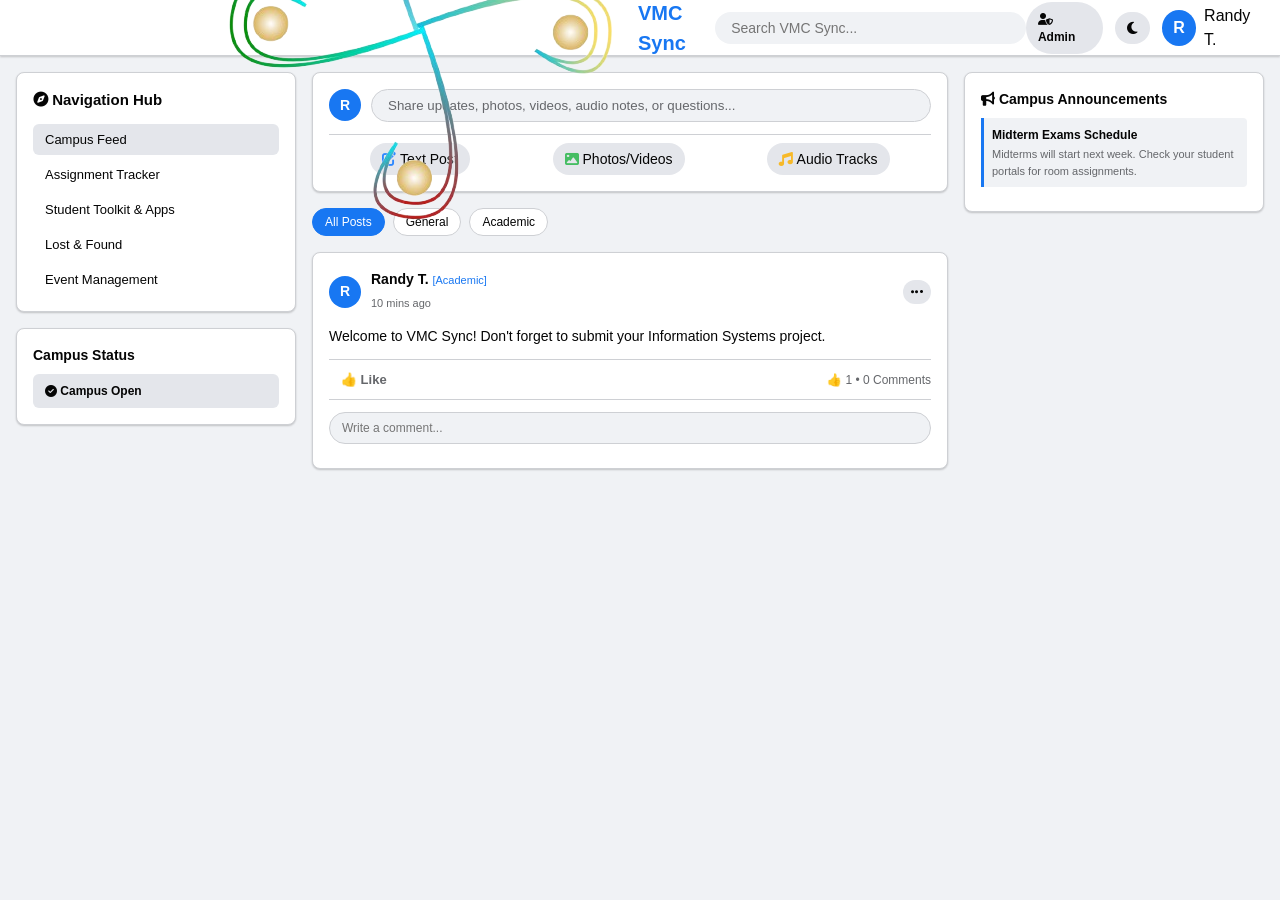
==== index.html @ ce1f0308 "Update logo image element in index.html" ====
<!DOCTYPE html>
<html lang="en" data-theme="light">
<head>
  <meta charset="UTF-8">
  <meta name="viewport" content="width=device-width, initial-scale=1.0">
  <title>VMC Sync - Villagers Montessori College Portal</title>
  <link rel="stylesheet" href="https://cdnjs.cloudflare.com/ajax/libs/font-awesome/6.4.0/css/all.min.css">
  <link rel="stylesheet" href="style.css">
</head>
<body>

  <!-- TOPBAR HEADER -->
  <header class="fb-topbar">
    <a href="index.html" class="topbar-brand">
      <img src="Logo3.png" id="vmc-logo-img" alt="VMC Logo" class="glowing-logo">
      <h1 class="brand-title">VMC Sync</h1>
    </a>

    <div class="topbar-search">
      <input type="text" id="global-search" class="search-input" placeholder="Search VMC Sync...">
    </div>

    <div class="topbar-actions">
      <a href="admin.html" class="action-btn" style="text-decoration:none; font-size:12px; font-weight:600;"><i class="fa-solid fa-user-shield"></i> Admin</a>
      <button id="theme-toggle-btn" class="theme-btn tooltip-bottom" data-tooltip="Toggle Theme">
        <i class="fa-solid fa-moon" id="theme-icon"></i>
      </button>
      <div class="topbar-user">
        <div class="avatar-placeholder">R</div>
        <span class="user-name">Randy T.</span>
      </div>
    </div>
  </header>

  <!-- MAIN CONTAINER -->
  <div class="fb-container">
    
    <!-- LEFT SIDEBAR: NAVIGATION -->
    <aside class="fb-sidebar-left">
      <div class="sidebar-card">
        <h3 class="sidebar-title"><i class="fa-solid fa-compass"></i> Navigation Hub</h3>
        <div class="app-filter-bar">
          <button class="app-chip active" data-view="feed">Campus Feed</button>
          <button class="app-chip" data-view="assignments">Assignment Tracker</button>
          <button class="app-chip" data-view="toolkit">Student Toolkit & Apps</button>
          <button class="app-chip" data-view="lostfound">Lost & Found</button>
          <button class="app-chip" data-view="events">Event Management</button>
        </div>
      </div>

      <div class="sidebar-card">
        <h4 class="tab-subtitle">Campus Status</h4>
        <div id="status-pill-box" class="result-box-sm">
          <i class="fa-solid fa-circle-check"></i> <span id="display-campus-status">Campus Open</span>
        </div>
      </div>
    </aside>

    <!-- CENTER CONTENT VIEWS -->
    <main class="fb-main-content">
      
      <!-- 1. CAMPUS FEED VIEW -->
      <div id="view-feed" class="portal-view">
        <div class="sidebar-card post-creator-card">
          <div class="creator-header">
            <div class="avatar-placeholder" style="width:32px; height:32px; font-size:14px;">R</div>
            <button id="post-input-trigger" onclick="openPostModal('General')">Share updates, photos, videos, audio notes, or questions...</button>
          </div>
          <div class="creator-actions">
            <button class="action-btn" onclick="openPostModal('General')"><i class="fa-solid fa-pen-to-square" style="color:#2d88ff;"></i> Text Post</button>
            <button class="action-btn" onclick="openPostModal('General')"><i class="fa-solid fa-image" style="color:#45bd62;"></i> Photos/Videos</button>
            <button class="action-btn" onclick="openPostModal('General')"><i class="fa-solid fa-music" style="color:#f7b928;"></i> Audio Tracks</button>
          </div>
        </div>

        <div class="feed-filter-bar">
          <button class="feed-filter-btn active" onclick="filterFeed('All', this)">All Posts</button>
          <button class="feed-filter-btn" onclick="filterFeed('General', this)">General</button>
          <button class="feed-filter-btn" onclick="filterFeed('Academic', this)">Academic</button>
        </div>

        <div id="feed-posts-container"></div>
      </div>

      <!-- 2. ASSIGNMENT TRACKER VIEW -->
      <div id="view-assignments" class="portal-view" style="display: none;">
        <div class="sidebar-card">
          <h3 class="sidebar-title"><i class="fa-solid fa-list-check"></i> Assignment Tracker</h3>
          <form id="add-task-form" class="stacked-form" style="margin-bottom: 16px;">
            <input type="text" id="task-title" class="input-field" placeholder="Assignment Title (e.g. IT101 System Specs)" required>
            <div class="form-row">
              <input type="text" id="task-course" class="input-field" placeholder="Course Code" required>
              <input type="date" id="task-due" class="input-field" required>
            </div>
            <select id="task-priority" class="input-field">
              <option value="High">High Priority</option>
              <option value="Medium" selected>Medium Priority</option>
              <option value="Low">Low Priority</option>
            </select>
            <button type="submit" class="btn-primary-sm" style="width:100%;">Add Assignment</button>
          </form>

          <div class="table-responsive">
            <table class="toolkit-table">
              <thead>
                <tr>
                  <th>Status</th>
                  <th>Title</th>
                  <th>Course</th>
                  <th>Due</th>
                  <th>Priority</th>
                  <th>Action</th>
                </tr>
              </thead>
              <tbody id="task-table-body"></tbody>
            </table>
          </div>
        </div>
      </div>

      <!-- 3. STUDENT TOOLKIT VIEW -->
      <div id="view-toolkit" class="portal-view" style="display: none;">
        
        <!-- GPA CALCULATOR -->
        <div class="sidebar-card" style="margin-bottom: 16px;">
          <h3 class="sidebar-title"><i class="fa-solid fa-calculator"></i> GPA Calculator</h3>
          <div id="gpa-rows-container">
            <div class="form-row gpa-row">
              <input type="text" placeholder="Subject" class="input-field gpa-subject">
              <input type="number" placeholder="Units" class="input-field gpa-units" min="1" max="6" value="3">
              <select class="input-field gpa-grade">
                <option value="1.0">1.00</option><option value="1.25">1.25</option><option value="1.5">1.50</option>
                <option value="1.75">1.75</option><option value="2.0">2.00</option><option value="2.25">2.25</option>
                <option value="2.5">2.50</option><option value="3.0">3.00</option><option value="5.0">5.00</option>
              </select>
            </div>
          </div>
          <div class="toolkit-action-row">
            <button id="add-gpa-row" class="btn-secondary-sm">Add Subject</button>
            <button id="calc-gpa-btn" class="btn-primary-sm">Calculate GPA</button>
          </div>
          <div id="gpa-result-display" class="result-box-sm" style="display:none;">Estimated Term GPA: <span id="gpa-score">0.00</span></div>
        </div>

        <!-- ESSENTIAL CREATIVE & ACADEMIC APPS HUB -->
        <div class="sidebar-card" style="margin-bottom: 16px;">
          <h3 class="sidebar-title"><i class="fa-solid fa-cubes"></i> Essential Assignment & Editing Tools</h3>
          <p style="font-size:12px; color:var(--text-muted); margin-bottom:12px;">Curated web applications to help you complete slide presentations, video editing, graphic design, and research tasks.</p>

          <div id="built-in-apps-grid" style="display: flex; flex-direction: column; gap: 14px;">
            <div>
              <h4 style="font-size:13px; color:var(--accent-blue); margin-bottom:6px;"><i class="fa-solid fa-file-powerpoint"></i> Slide Presentations & Pitch Decks</h4>
              <div style="display:grid; grid-template-columns: 1fr 1fr; gap:8px;">
                <div style="border:1px solid var(--border-color); padding:8px; border-radius:6px; background:var(--bg-primary);">
                  <strong>Canva Presentations</strong>
                  <p style="font-size:11px; color:var(--text-muted); margin:2px 0 4px 0;">Interactive templates & deck export</p>
                  <a href="https://www.canva.com" target="_blank" class="btn-primary-sm" style="font-size:10px; text-decoration:none; display:inline-block;">Open Canva</a>
                </div>
                <div style="border:1px solid var(--border-color); padding:8px; border-radius:6px; background:var(--bg-primary);">
                  <strong>Gamma App</strong>
                  <p style="font-size:11px; color:var(--text-muted); margin:2px 0 4px 0;">AI-assisted deck & document generation</p>
                  <a href="https://gamma.app" target="_blank" class="btn-primary-sm" style="font-size:10px; text-decoration:none; display:inline-block;">Open Gamma</a>
                </div>
              </div>
            </div>

            <div>
              <h4 style="font-size:13px; color:var(--accent-blue); margin-bottom:6px;"><i class="fa-solid fa-video"></i> Video Editors for Project Reports</h4>
              <div style="display:grid; grid-template-columns: 1fr 1fr; gap:8px;">
                <div style="border:1px solid var(--border-color); padding:8px; border-radius:6px; background:var(--bg-primary);">
                  <strong>CapCut Web</strong>
                  <p style="font-size:11px; color:var(--text-muted); margin:2px 0 4px 0;">Browser video editing & auto-subtitles</p>
                  <a href="https://www.capcut.com" target="_blank" class="btn-primary-sm" style="font-size:10px; text-decoration:none; display:inline-block;">Open CapCut</a>
                </div>
                <div style="border:1px solid var(--border-color); padding:8px; border-radius:6px; background:var(--bg-primary);">
                  <strong>Clipchamp</strong>
                  <p style="font-size:11px; color:var(--text-muted); margin:2px 0 4px 0;">Microsoft online screen & video recorder</p>
                  <a href="https://clipchamp.com" target="_blank" class="btn-primary-sm" style="font-size:10px; text-decoration:none; display:inline-block;">Open Clipchamp</a>
                </div>
              </div>
            </div>

            <div>
              <h4 style="font-size:13px; color:var(--accent-blue); margin-bottom:6px;"><i class="fa-solid fa-image"></i> Photo & Image Editors</h4>
              <div style="display:grid; grid-template-columns: 1fr 1fr; gap:8px;">
                <div style="border:1px solid var(--border-color); padding:8px; border-radius:6px; background:var(--bg-primary);">
                  <strong>Photopea</strong>
                  <p style="font-size:11px; color:var(--text-muted); margin:2px 0 4px 0;">Free browser Photoshop alternative (.PSD)</p>
                  <a href="https://www.photopea.com" target="_blank" class="btn-primary-sm" style="font-size:10px; text-decoration:none; display:inline-block;">Open Photopea</a>
                </div>
                <div style="border:1px solid var(--border-color); padding:8px; border-radius:6px; background:var(--bg-primary);">
                  <strong>Remove.bg</strong>
                  <p style="font-size:11px; color:var(--text-muted); margin:2px 0 4px 0;">Instant background remover for photos</p>
                  <a href="https://www.remove.bg" target="_blank" class="btn-primary-sm" style="font-size:10px; text-decoration:none; display:inline-block;">Open Remove.bg</a>
                </div>
              </div>
            </div>

            <div>
              <h4 style="font-size:13px; color:var(--accent-blue); margin-bottom:6px;"><i class="fa-solid fa-file-lines"></i> Document Editors & Citation Tools</h4>
              <div style="display:grid; grid-template-columns: 1fr 1fr; gap:8px;">
                <div style="border:1px solid var(--border-color); padding:8px; border-radius:6px; background:var(--bg-primary);">
                  <strong>Google Docs & Sheets</strong>
                  <p style="font-size:11px; color:var(--text-muted); margin:2px 0 4px 0;">Real-time collaborative essay & report writer</p>
                  <a href="https://docs.google.com" target="_blank" class="btn-primary-sm" style="font-size:10px; text-decoration:none; display:inline-block;">Open Google Docs</a>
                </div>
                <div style="border:1px solid var(--border-color); padding:8px; border-radius:6px; background:var(--bg-primary);">
                  <strong>Grammarly</strong>
                  <p style="font-size:11px; color:var(--text-muted); margin:2px 0 4px 0;">Spelling, grammar & tone checking</p>
                  <a href="https://www.grammarly.com" target="_blank" class="btn-primary-sm" style="font-size:10px; text-decoration:none; display:inline-block;">Open Grammarly</a>
                </div>
              </div>
            </div>
          </div>
        </div>

        <!-- STUDENT COMMUNITY SUGGESTION FORM -->
        <div class="sidebar-card">
          <h3 class="sidebar-title"><i class="fa-solid fa-lightbulb"></i> Submit a Tool Suggestion</h3>
          <p style="font-size: 12px; color: var(--text-muted); margin-bottom: 10px;">Know a great editing or academic web tool? Share it with your fellow VMC students below!</p>
          <form id="suggest-tool-form" class="stacked-form" style="margin-bottom: 16px;">
            <input type="text" id="tool-name" class="input-field" placeholder="Tool Name (e.g. Notion for Task Planning)" required>
            <select id="tool-category-select" class="input-field" required>
              <option value="Slide Presentation">Slide Presentation</option>
              <option value="Video Editor">Video Editor</option>
              <option value="Image Editor">Image Editor</option>
              <option value="Document Editor">Document Editor</option>
              <option value="Other Utility">Other Academic Tool</option>
            </select>
            <input type="url" id="tool-link" class="input-field" placeholder="Website Link (https://...)" required>
            <textarea id="tool-desc" class="input-field" rows="2" placeholder="Describe how this helps with assignments..." required></textarea>
            <button type="submit" class="btn-primary-sm" style="width:100%;">Submit Tool Suggestion</button>
          </form>
          <h4 style="font-size:13px; margin-bottom:8px;">Student Community Suggestions</h4>
          <div id="toolkit-suggestions-list" style="display:flex; flex-direction:column; gap:8px;"></div>
        </div>

      </div>

      <!-- 4. LOST & FOUND VIEW -->
      <div id="view-lostfound" class="portal-view" style="display: none;">
        <div class="sidebar-card">
          <div style="display: flex; justify-content: space-between; align-items: center; margin-bottom: 12px;">
            <h3 class="sidebar-title" style="margin:0;"><i class="fa-solid fa-box-open"></i> Lost & Found Registry</h3>
            <button class="btn-primary-sm" onclick="openLostModal()">Report Item</button>
          </div>
          <div id="lostfound-grid" style="display: grid; grid-template-columns: 1fr 1fr; gap: 10px;"></div>
        </div>
      </div>

      <!-- 5. EVENT MANAGEMENT VIEW -->
      <div id="view-events" class="portal-view" style="display: none;">
        <div class="sidebar-card">
          <h3 class="sidebar-title"><i class="fa-solid fa-calendar-days"></i> Campus Events & Activities</h3>
          <div id="events-list-container" style="display: flex; flex-direction: column; gap: 12px;"></div>
        </div>
      </div>

    </main>

    <!-- RIGHT SIDEBAR: ANNOUNCEMENTS -->
    <aside class="fb-sidebar-right">
      <div class="sidebar-card">
        <h4 class="tab-subtitle"><i class="fa-solid fa-bullhorn"></i> Campus Announcements</h4>
        <div id="announcements-container"></div>
      </div>
    </aside>

  </div>

  <!-- POST CREATION MODAL -->
  <div id="post-modal" class="modal-overlay" style="display: none;">
    <div class="fb-modal">
      <div class="modal-header">
        <h3 style="margin:0; font-size:16px;">Create Campus Post</h3>
        <button class="close-btn" onclick="closePostModal()">&times;</button>
      </div>
      <form id="create-post-form">
        <input type="hidden" id="modal-post-type" value="General">
        <label class="form-label">Post Category</label>
        <select id="post-category-select" class="input-field">
          <option value="General">General</option>
          <option value="Academic">Academic</option>
        </select>
        
        <label class="form-label">What's on your mind?</label>
        <textarea id="modal-post-text" class="input-field" rows="3" placeholder="Share with VMC students..." required></textarea>
        
        <!-- MULTIPLE ATTACHMENT INPUTS -->
        <div style="border: 1px dashed var(--border-color); padding: 10px; border-radius: 6px; margin-bottom: 12px; background: var(--bg-primary);">
          <label class="form-label" style="margin-bottom:6px;"><i class="fa-solid fa-paperclip"></i> Attach Media (Multiple Allowed)</label>
          <div style="display: flex; flex-direction: column; gap: 6px;">
            <div>
              <span style="font-size:10px; color:var(--text-muted);">Photos:</span>
              <input type="file" id="media-image-input" accept="image/*" multiple class="input-field" style="margin-bottom:0; font-size:11px;">
            </div>
            <div>
              <span style="font-size:10px; color:var(--text-muted);">Videos:</span>
              <input type="file" id="media-video-input" accept="video/*" multiple class="input-field" style="margin-bottom:0; font-size:11px;">
            </div>
            <div>
              <span style="font-size:10px; color:var(--text-muted);">Audio Tracks:</span>
              <input type="file" id="media-audio-input" accept="audio/*" multiple class="input-field" style="margin-bottom:0; font-size:11px;">
            </div>
          </div>
        </div>

        <div class="modal-actions">
          <button type="button" class="btn-secondary-sm" onclick="closePostModal()">Cancel</button>
          <button type="submit" class="btn-primary-sm">Post to Feed</button>
        </div>
      </form>
    </div>
  </div>

  <!-- LOST ITEM MODAL -->
  <div id="lost-modal" class="modal-overlay" style="display: none;">
    <div class="fb-modal">
      <div class="modal-header">
        <h3 style="margin:0; font-size:16px;">Report Lost or Found Item</h3>
        <button class="close-btn" onclick="closeLostModal()">&times;</button>
      </div>
      <form id="report-lost-form">
        <label class="form-label">Item Title</label>
        <input type="text" id="lost-title" class="input-field" placeholder="e.g. Casio Calculator" required>
        <label class="form-label">Type</label>
        <select id="lost-type" class="input-field"><option value="Lost">Lost Item</option><option value="Found">Found Item</option></select>
        <label class="form-label">Location</label>
        <input type="text" id="lost-location" class="input-field" placeholder="e.g. 2nd Floor Hallway" required>
        <label class="form-label">Description & Contact Info</label>
        <textarea id="lost-desc" class="input-field" rows="3" placeholder="Provide details..." required></textarea>
        <div class="modal-actions">
          <button type="button" class="btn-secondary-sm" onclick="closeLostModal()">Cancel</button>
          <button type="submit" class="btn-primary-sm">Submit Report</button>
        </div>
      </form>
    </div>
  </div>

  <!-- FULL-FRAME IMAGE LIGHTBOX MODAL -->
  <div id="image-lightbox-modal" class="modal-overlay" style="display: none; z-index: 2000; background: rgba(0, 0, 0, 0.9);" onclick="closeImageLightbox()">
    <button style="position: absolute; top: 16px; right: 24px; background: none; border: none; color: white; font-size: 32px; cursor: pointer;" onclick="closeImageLightbox()">&times;</button>
    <img id="lightbox-img" src="" style="max-width: 90vw; max-height: 90vh; object-fit: contain; border-radius: 6px; box-shadow: 0 8px 32px rgba(0,0,0,0.5);" onclick="event.stopPropagation()">
  </div>

  <script src="vmc-sync-core.js"></script>
</body>
</html>
---- style.css ----
/* ==========================================================================
   VMC SYNC - MAIN SYSTEM STYLESHEET
   ========================================================================== */

:root {
  --bg-primary: #f0f2f5;
  --bg-card: #ffffff;
  --bg-subtle: #e4e6eb;
  --text-main: #050505;
  --text-muted: #65676b;
  --accent-blue: #1877f2;
  --accent-hover: #166fe5;
  --border-color: #ced0d4;
  --card-radius: 8px;
  --box-shadow: 0 1px 2px rgba(0, 0, 0, 0.2);
}

[data-theme="dark"] {
  --bg-primary: #18191a;
  --bg-card: #242526;
  --bg-subtle: #3a3b3c;
  --text-main: #e4e6eb;
  --text-muted: #b0b3b8;
  --accent-blue: #2d88ff;
  --accent-hover: #4599ff;
  --border-color: #3e4042;
  --box-shadow: 0 1px 2px rgba(0, 0, 0, 0.4);
}

* {
  box-sizing: border-box;
  margin: 0;
  padding: 0;
  font-family: -apple-system, BlinkMacSystemFont, "Segoe UI", Roboto, Helvetica, Arial, sans-serif;
}

body {
  background-color: var(--bg-primary);
  color: var(--text-main);
  line-height: 1.5;
}

/* TOPBAR */
.fb-topbar {
  position: sticky;
  top: 0;
  z-index: 1000;
  height: 56px;
  background-color: var(--bg-card);
  display: flex;
  align-items: center;
  justify-content: space-between;
  padding: 0 16px;
  box-shadow: var(--box-shadow);
  border-bottom: 1px solid var(--border-color);
}

.topbar-brand {
  display: flex;
  align-items: center;
  gap: 10px;
  text-decoration: none;
  color: var(--text-main);
}

.brand-title {
  font-size: 20px;
  font-weight: 700;
  color: var(--accent-blue);
}

.topbar-search {
  flex: 0 1 320px;
}

.search-input {
  width: 100%;
  padding: 8px 16px;
  border-radius: 50px;
  border: none;
  background-color: var(--bg-primary);
  color: var(--text-main);
  font-size: 14px;
}

.topbar-actions {
  display: flex;
  align-items: center;
  gap: 12px;
}

.theme-btn, .action-btn {
  background: var(--bg-subtle);
  border: none;
  color: var(--text-main);
  padding: 8px 12px;
  border-radius: 50px;
  cursor: pointer;
  font-size: 14px;
}

.topbar-user {
  display: flex;
  align-items: center;
  gap: 8px;
}

.avatar-placeholder {
  width: 36px;
  height: 36px;
  border-radius: 50%;
  background-color: var(--accent-blue);
  color: white;
  display: flex;
  align-items: center;
  justify-content: center;
  font-weight: bold;
}

/* MAIN LAYOUT */
.fb-container {
  display: grid;
  grid-template-columns: 280px 1fr 300px;
  gap: 16px;
  max-width: 1280px;
  margin: 16px auto;
  padding: 0 16px;
}

.sidebar-card {
  background-color: var(--bg-card);
  border-radius: var(--card-radius);
  padding: 16px;
  margin-bottom: 16px;
  box-shadow: var(--box-shadow);
  border: 1px solid var(--border-color);
}

.sidebar-title {
  font-size: 15px;
  font-weight: 600;
  margin-bottom: 12px;
}

.tab-subtitle {
  font-size: 14px;
  font-weight: 600;
  margin-bottom: 8px;
}

.app-filter-bar {
  display: flex;
  flex-direction: column;
  gap: 4px;
}

.app-chip {
  text-align: left;
  padding: 8px 12px;
  border-radius: 6px;
  background: none;
  border: none;
  color: var(--text-main);
  cursor: pointer;
  font-weight: 500;
  font-size: 13px;
}

.app-chip.active, .app-chip:hover {
  background-color: var(--bg-subtle);
}

.post-card {
  background-color: var(--bg-card);
  border-radius: var(--card-radius);
  padding: 16px;
  margin-bottom: 16px;
  box-shadow: var(--box-shadow);
  border: 1px solid var(--border-color);
}

.post-header {
  display: flex;
  justify-content: space-between;
  align-items: center;
  margin-bottom: 12px;
}

.post-header h4 {
  font-size: 14px;
  font-weight: 600;
}

.post-time {
  font-size: 11px;
  color: var(--text-muted);
}

.post-body {
  font-size: 14px;
  margin-bottom: 12px;
}

/* AUTO-FIT MEDIA FRAMES */
.post-media-frame {
  width: 100%;
  max-height: 480px;
  background-color: var(--bg-primary);
  border-radius: 8px;
  overflow: hidden;
  display: flex;
  align-items: center;
  justify-content: center;
  margin-top: 10px;
  border: 1px solid var(--border-color);
  cursor: pointer;
}

.post-media-frame img {
  width: 100%;
  height: auto;
  max-height: 480px;
  object-fit: contain;
  display: block;
}

.post-video-frame {
  width: 100%;
  max-height: 450px;
  background-color: #000000;
  border-radius: 8px;
  overflow: hidden;
  margin-top: 10px;
  display: flex;
  align-items: center;
  justify-content: center;
}

.post-video-frame video {
  width: 100%;
  max-height: 450px;
  object-fit: contain;
}

.post-reaction-bar {
  display: flex;
  justify-content: space-between;
  align-items: center;
  border-top: 1px solid var(--border-color);
  border-bottom: 1px solid var(--border-color);
  padding: 6px 0;
  margin-bottom: 12px;
}

.reaction-btn {
  background: none;
  border: none;
  color: var(--text-muted);
  font-weight: 600;
  font-size: 13px;
  cursor: pointer;
  padding: 6px 12px;
  border-radius: 4px;
}

.reaction-btn.active {
  color: var(--accent-blue);
}

.reaction-summary-badge {
  font-size: 12px;
  color: var(--text-muted);
}

.comments-section {
  display: flex;
  flex-direction: column;
  gap: 8px;
}

.comment-input-row input {
  width: 100%;
  padding: 8px 12px;
  border-radius: 18px;
  border: 1px solid var(--border-color);
  background: var(--bg-primary);
  color: var(--text-main);
  font-size: 12px;
}

.comment-bubble {
  background: var(--bg-primary);
  padding: 8px 12px;
  border-radius: 12px;
  font-size: 12px;
}

.comment-author {
  font-weight: bold;
  display: flex;
  justify-content: space-between;
  margin-bottom: 2px;
}

.btn-delete-comment {
  background: none;
  border: none;
  color: #d93025;
  font-size: 10px;
  cursor: pointer;
}

/* FORMS & TABLES */
.stacked-form {
  display: flex;
  flex-direction: column;
  gap: 8px;
}

.form-row {
  display: flex;
  gap: 8px;
}

.input-field {
  width: 100%;
  padding: 8px 12px;
  border-radius: 6px;
  border: 1px solid var(--border-color);
  background-color: var(--bg-primary);
  color: var(--text-main);
  font-size: 13px;
}

.btn-primary-sm {
  background-color: var(--accent-blue);
  color: white;
  border: none;
  padding: 8px 12px;
  border-radius: 6px;
  font-weight: 600;
  font-size: 12px;
  cursor: pointer;
}

.btn-secondary-sm {
  background-color: var(--bg-subtle);
  color: var(--text-main);
  border: none;
  padding: 8px 12px;
  border-radius: 6px;
  font-weight: 600;
  font-size: 12px;
  cursor: pointer;
}

.toolkit-table {
  width: 100%;
  border-collapse: collapse;
  font-size: 12px;
}

.toolkit-table th, .toolkit-table td {
  padding: 8px;
  border-bottom: 1px solid var(--border-color);
  text-align: left;
}

.result-box-sm {
  padding: 8px 12px;
  background: var(--bg-subtle);
  border-radius: 6px;
  font-size: 12px;
  font-weight: 600;
  margin-top: 8px;
}

.feed-filter-bar {
  display: flex;
  gap: 8px;
  margin-bottom: 16px;
}

.feed-filter-btn {
  padding: 6px 12px;
  border-radius: 18px;
  border: 1px solid var(--border-color);
  background: var(--bg-card);
  color: var(--text-main);
  font-size: 12px;
  cursor: pointer;
}

.feed-filter-btn.active {
  background: var(--accent-blue);
  color: white;
  border-color: var(--accent-blue);
}

.post-creator-card .creator-header {
  display: flex;
  gap: 10px;
  margin-bottom: 12px;
}

.post-creator-card button#post-input-trigger {
  flex: 1;
  text-align: left;
  border-radius: 20px;
  border: 1px solid var(--border-color);
  background: var(--bg-primary);
  color: var(--text-muted);
  padding: 8px 16px;
  cursor: pointer;
}

.creator-actions {
  display: flex;
  justify-content: space-around;
  border-top: 1px solid var(--border-color);
  padding-top: 8px;
}

/* MODALS */
.modal-overlay {
  position: fixed;
  top: 0; left: 0; right: 0; bottom: 0;
  background: rgba(0, 0, 0, 0.6);
  display: flex;
  align-items: center;
  justify-content: center;
  z-index: 1500;
}

.fb-modal {
  background: var(--bg-card);
  width: 100%;
  max-width: 480px;
  border-radius: 8px;
  padding: 16px;
  box-shadow: 0 8px 24px rgba(0,0,0,0.3);
}

.modal-header {
  display: flex;
  justify-content: space-between;
  align-items: center;
  margin-bottom: 12px;
}

.close-btn {
  background: none;
  border: none;
  font-size: 20px;
  color: var(--text-muted);
  cursor: pointer;
}

.form-label {
  font-size: 12px;
  font-weight: bold;
  display: block;
  margin: 8px 0 4px 0;
}

.modal-actions {
  display: flex;
  justify-content: flex-end;
  gap: 8px;
  margin-top: 12px;
}

.announcement-item {
  padding: 8px;
  border-left: 3px solid var(--accent-blue);
  background: var(--bg-primary);
  margin-bottom: 8px;
  border-radius: 0 4px 4px 0;
}

.announcement-item h4 {
  font-size: 12px;
  margin-bottom: 2px;
}

.announcement-item p {
  font-size: 11px;
  color: var(--text-muted);
}

@media (max-width: 900px) {
  .fb-container {
    grid-template-columns: 1fr;
  }
  .fb-sidebar-left, .fb-sidebar-right {
    display: none;
  }
}
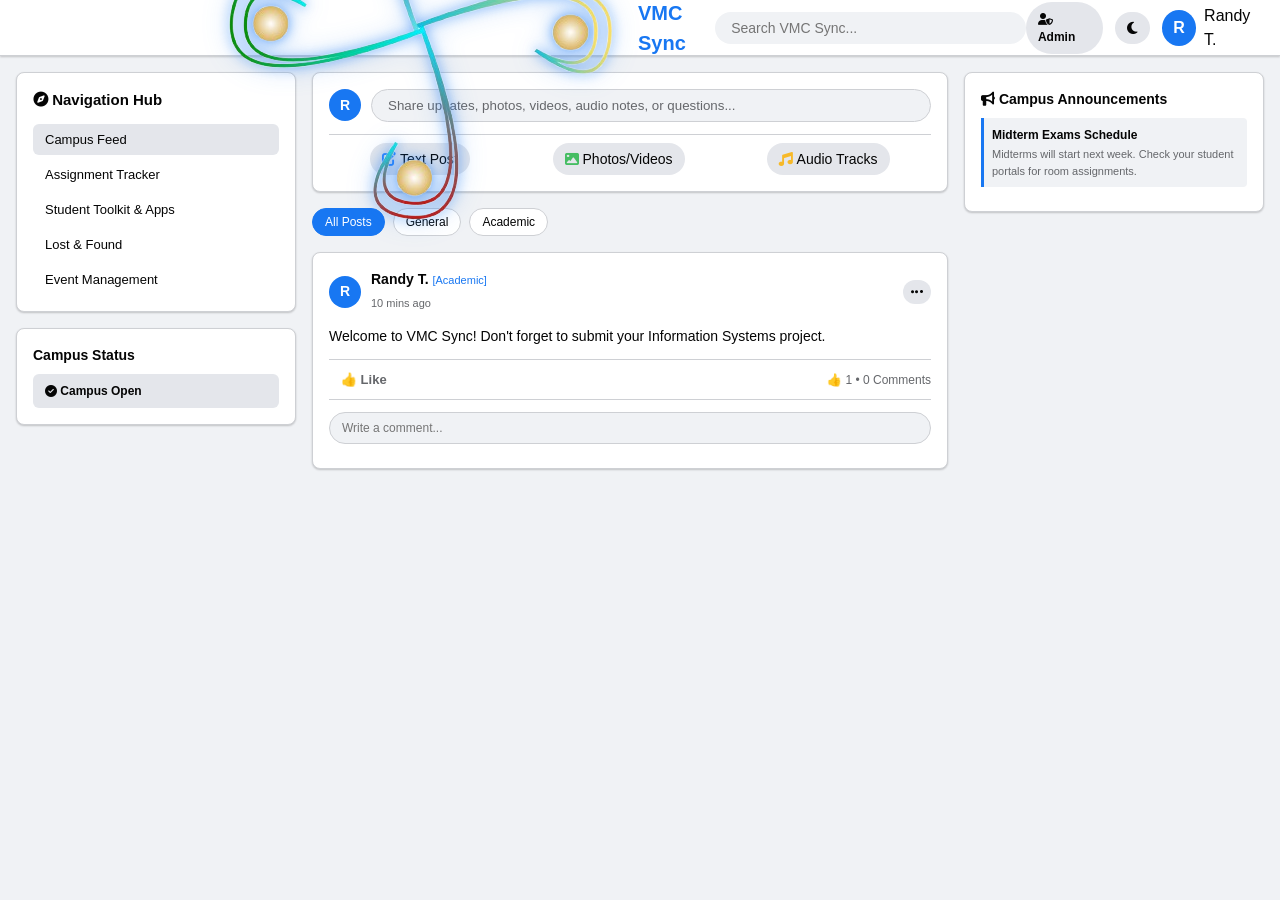
==== commit 93a73bcf: "Fix logo img tag attributes in index.html Corrected the img tag attributes for the logo." ====
--- a/index.html
+++ b/index.html
@@ -12,7 +12,7 @@
   <!-- TOPBAR HEADER -->
   <header class="fb-topbar">
     <a href="index.html" class="topbar-brand">
-      <img src="Logo3.png" id="vmc-logo-img" alt="VMC Logo" class="glowing-logo">
+      <img src="Logo3.png" id="font-weight: 800; font-size: 18px; color: var(--accent-blue);""vmc-logo-img" alt="VMC Logo" class="glowing-logo">
       <h1 class="brand-title">VMC Sync</h1>
     </a>
 
--- a/style.css
+++ b/style.css
@@ -496,3 +496,52 @@
     display: none;
   }
 }
+----------------------------------------------------------
+/* ==========================================================================
+   GLOWING & POPPING LOGO ANIMATION
+   ========================================================================== */
+
+/* Default Logo Styling */
+.glowing-logo {
+  height: 38px;
+  width: auto;
+  object-fit: contain;
+  border-radius: 6px;
+  transition: transform 0.3s cubic-bezier(0.175, 0.885, 0.32, 1.275), filter 0.3s ease;
+  cursor: pointer;
+}
+
+/* Light Mode Glow (Soft Blue Accent Glow) */
+[data-theme="light"] .glowing-logo {
+  filter: drop-shadow(0 0 6px rgba(24, 119, 242, 0.6)) 
+          drop-shadow(0 0 12px rgba(24, 119, 242, 0.3));
+}
+
+/* Dark Mode Glow (Bright Neon Blue / Gold Glow) */
+[data-theme="dark"] .glowing-logo {
+  filter: drop-shadow(0 0 8px rgba(69, 153, 255, 0.9)) 
+          drop-shadow(0 0 16px rgba(69, 153, 255, 0.5));
+}
+
+/* Hover Effect: Scale Up (Pop) */
+.glowing-logo:hover {
+  transform: scale(1.12) rotate(-2deg);
+}
+
+/* Pop Trigger Animation Class (Triggered via JS on theme change) */
+.logo-pop-animation {
+  animation: logoPopGlow 0.6s cubic-bezier(0.175, 0.885, 0.32, 1.275);
+}
+
+@keyframes logoPopGlow {
+  0% {
+    transform: scale(1);
+  }
+  50% {
+    transform: scale(1.35) rotate(4deg);
+    filter: drop-shadow(0 0 18px #1877f2) drop-shadow(0 0 28px #4599ff);
+  }
+  100% {
+    transform: scale(1);
+  }
+}
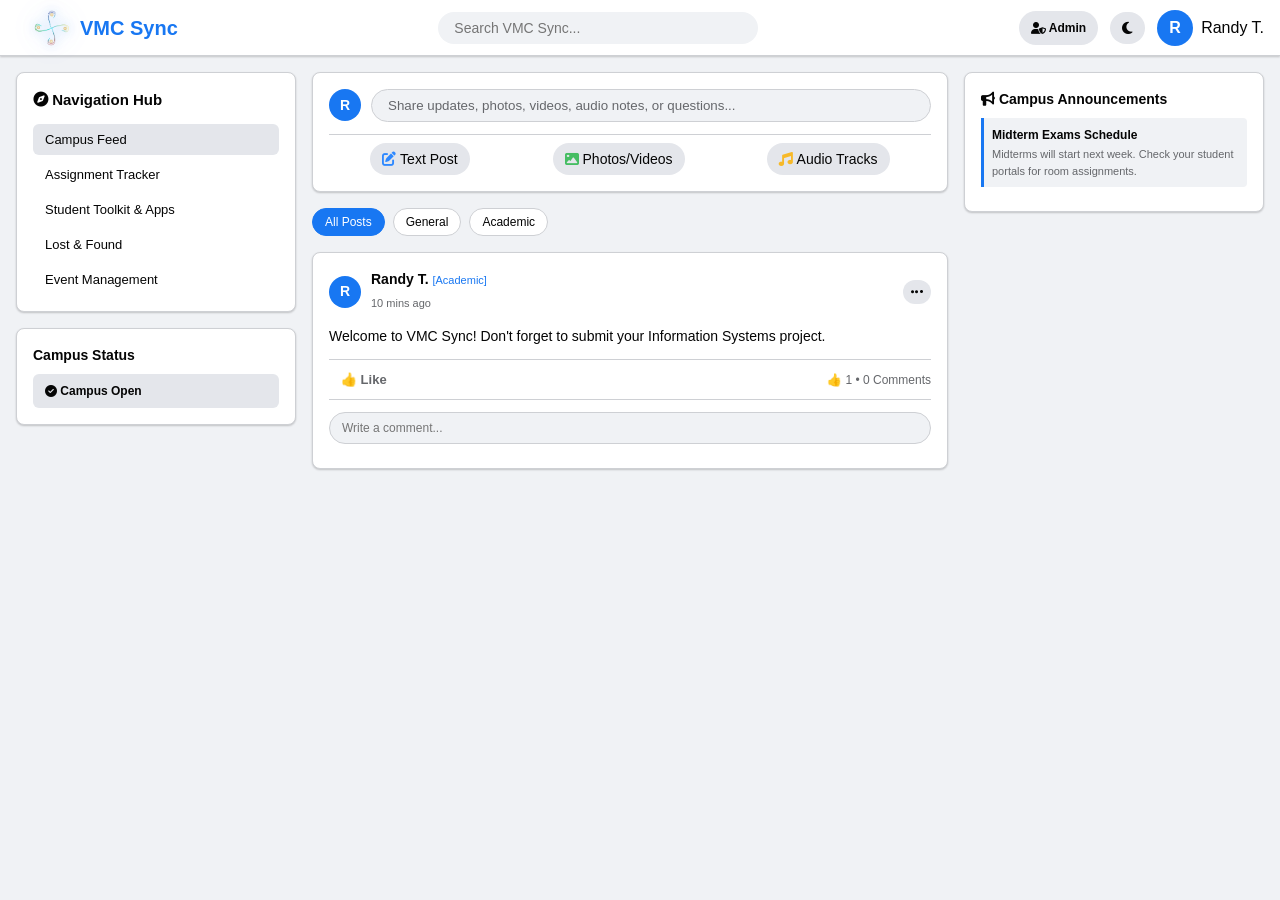
==== commit e737ec82: "Add alt attribute and style to logo image Updated logo image tag with alt attribute and styling." ====
--- a/index.html
+++ b/index.html
@@ -12,7 +12,7 @@
   <!-- TOPBAR HEADER -->
   <header class="fb-topbar">
     <a href="index.html" class="topbar-brand">
-      <img src="Logo3.png" id="font-weight: 800; font-size: 18px; color: var(--accent-blue);""vmc-logo-img" alt="VMC Logo" class="glowing-logo">
+      <img src="Logo3.png" idalt="VMC Logo" style="height: 36px; width: auto; object-fit: contain;" class="glowing-logo">
       <h1 class="brand-title">VMC Sync</h1>
     </a>
 
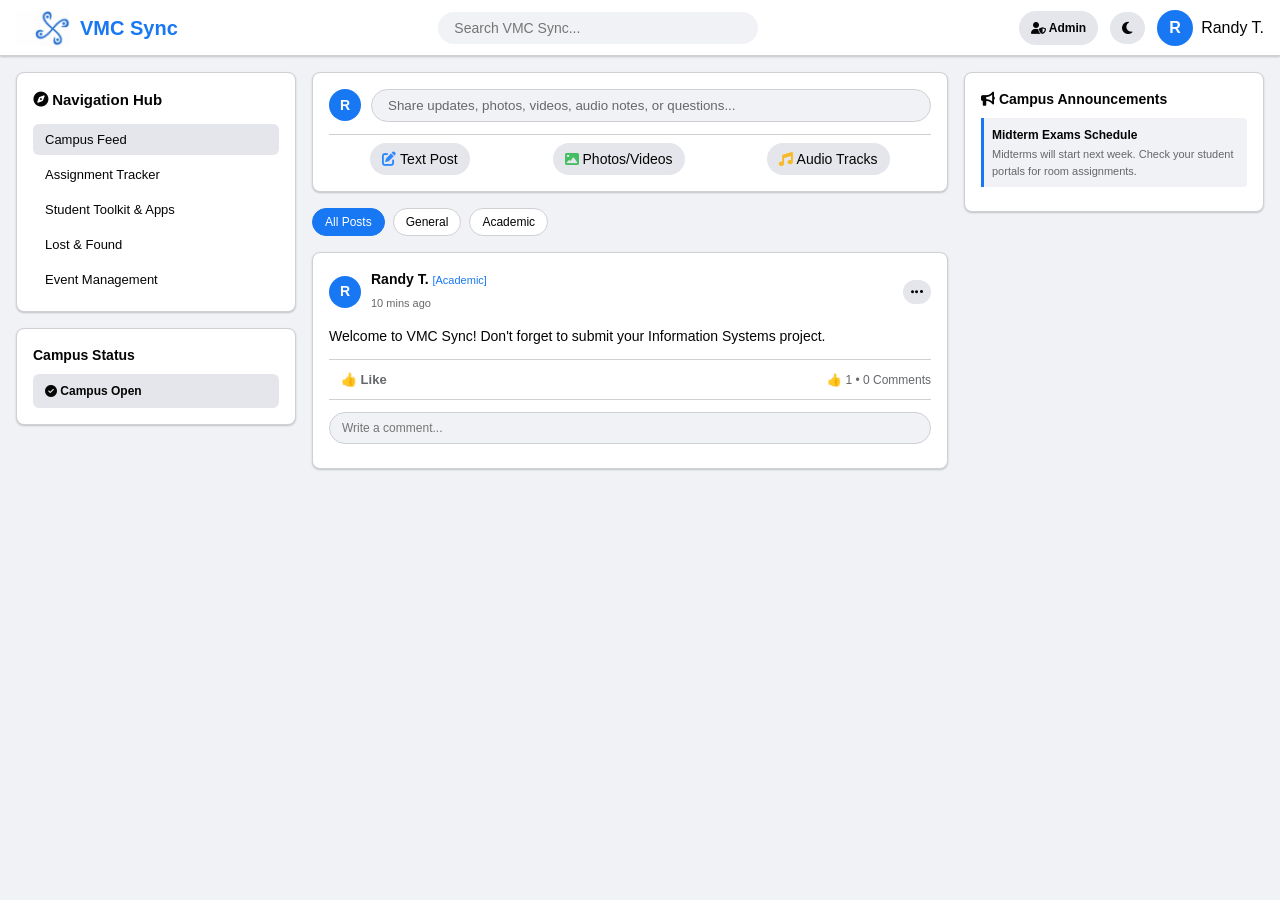
==== commit a1bc6a4f: "Fix img tag syntax in index.html" ====
--- a/index.html
+++ b/index.html
@@ -12,7 +12,7 @@
   <!-- TOPBAR HEADER -->
   <header class="fb-topbar">
     <a href="index.html" class="topbar-brand">
-      <img src="Logo3.png" idalt="VMC Logo" style="height: 36px; width: auto; object-fit: contain;" class="glowing-logo">
+      <img src="Logo3.png" idalt="VMC Logo" style="height: 36px; width: auto; object-fit: contain;">
       <h1 class="brand-title">VMC Sync</h1>
     </a>
 
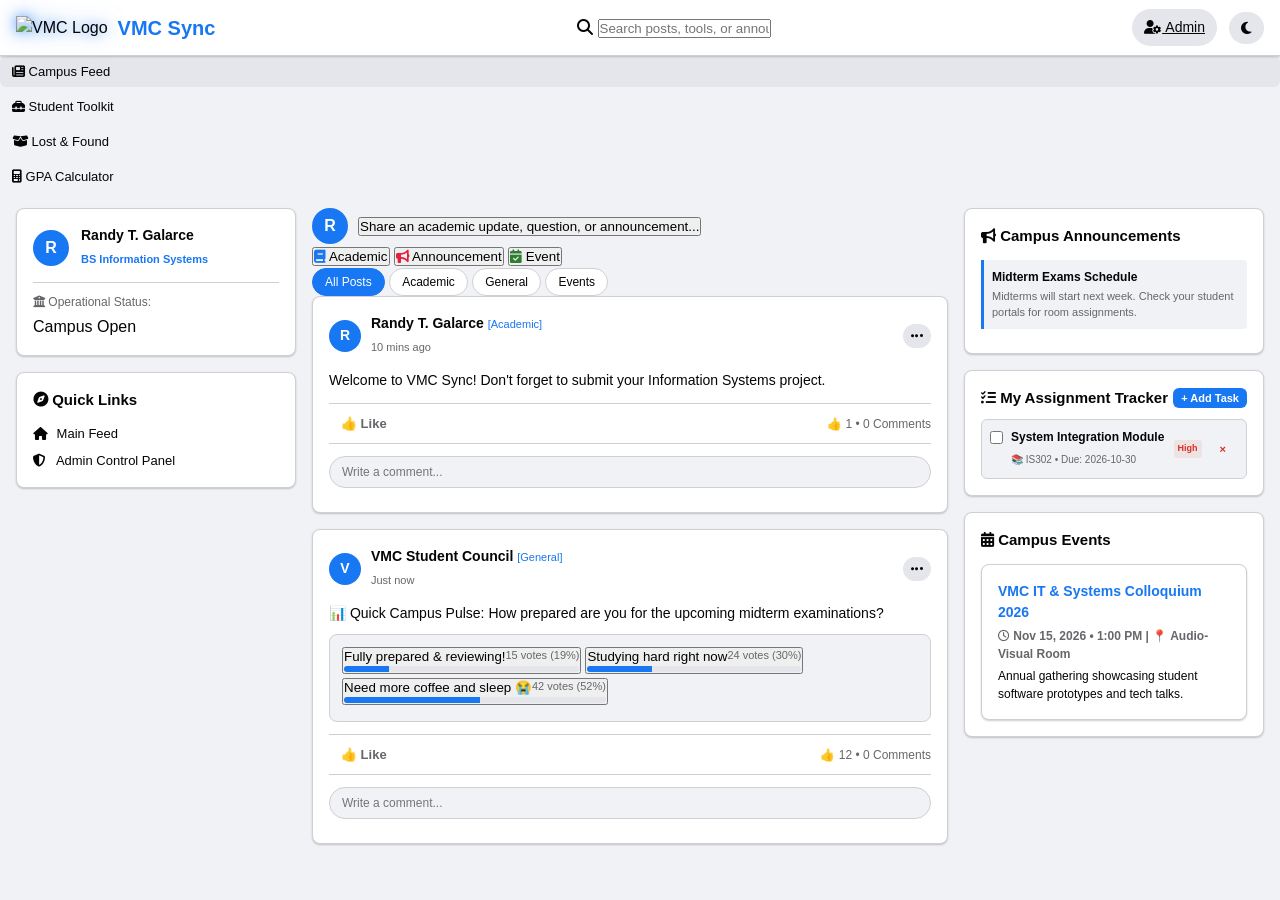
==== commit 986ae3a7: "Update print statement to say 'Goodbye World'" ====
--- a/index.html
+++ b/index.html
@@ -3,7 +3,7 @@
 <head>
   <meta charset="UTF-8">
   <meta name="viewport" content="width=device-width, initial-scale=1.0">
-  <title>VMC Sync - Villagers Montessori College Portal</title>
+  <title>VMC Sync - Student Portal & Community Hub</title>
   <link rel="stylesheet" href="https://cdnjs.cloudflare.com/ajax/libs/font-awesome/6.4.0/css/all.min.css">
   <link rel="stylesheet" href="style.css">
 </head>
@@ -12,336 +12,309 @@
   <!-- TOPBAR HEADER -->
   <header class="fb-topbar">
     <a href="index.html" class="topbar-brand">
-      <img src="Logo3.png" idalt="VMC Logo" style="height: 36px; width: auto; object-fit: contain;">
+      <img src="vmc-logo.png" id="vmc-logo-img" alt="VMC Logo" class="glowing-logo">
       <h1 class="brand-title">VMC Sync</h1>
     </a>
 
-    <div class="topbar-search">
-      <input type="text" id="global-search" class="search-input" placeholder="Search VMC Sync...">
+    <div class="topbar-search-container">
+      <i class="fa-solid fa-magnifying-glass search-icon"></i>
+      <input type="text" id="global-search" class="topbar-search-input" placeholder="Search posts, tools, or announcements...">
     </div>
 
     <div class="topbar-actions">
-      <a href="admin.html" class="action-btn" style="text-decoration:none; font-size:12px; font-weight:600;"><i class="fa-solid fa-user-shield"></i> Admin</a>
-      <button id="theme-toggle-btn" class="theme-btn tooltip-bottom" data-tooltip="Toggle Theme">
-        <i class="fa-solid fa-moon" id="theme-icon"></i>
-      </button>
-      <div class="topbar-user">
-        <div class="avatar-placeholder">R</div>
-        <span class="user-name">Randy T.</span>
-      </div>
+      <a href="admin.html" class="action-btn" title="Admin Panel"><i class="fa-solid fa-user-gear"></i> Admin</a>
+      <button id="theme-toggle-btn" class="theme-btn" title="Toggle Light/Dark Theme"><i class="fa-solid fa-moon" id="theme-icon"></i></button>
     </div>
   </header>
 
-  <!-- MAIN CONTAINER -->
+  <!-- NAVIGATION FILTER BAR -->
+  <nav class="app-filter-bar">
+    <button class="app-chip active" data-view="feed"><i class="fa-solid fa-newspaper"></i> Campus Feed</button>
+    <button class="app-chip" data-view="toolkit"><i class="fa-solid fa-toolbox"></i> Student Toolkit</button>
+    <button class="app-chip" data-view="lostfound"><i class="fa-solid fa-box-open"></i> Lost & Found</button>
+    <button class="app-chip" data-view="gpa"><i class="fa-solid fa-calculator"></i> GPA Calculator</button>
+  </nav>
+
+  <!-- MAIN THREE-COLUMN CONTAINER -->
   <div class="fb-container">
-    
-    <!-- LEFT SIDEBAR: NAVIGATION -->
+
+    <!-- LEFT SIDEBAR -->
     <aside class="fb-sidebar-left">
       <div class="sidebar-card">
-        <h3 class="sidebar-title"><i class="fa-solid fa-compass"></i> Navigation Hub</h3>
-        <div class="app-filter-bar">
-          <button class="app-chip active" data-view="feed">Campus Feed</button>
-          <button class="app-chip" data-view="assignments">Assignment Tracker</button>
-          <button class="app-chip" data-view="toolkit">Student Toolkit & Apps</button>
-          <button class="app-chip" data-view="lostfound">Lost & Found</button>
-          <button class="app-chip" data-view="events">Event Management</button>
-        </div>
-      </div>
-
-      <div class="sidebar-card">
-        <h4 class="tab-subtitle">Campus Status</h4>
-        <div id="status-pill-box" class="result-box-sm">
-          <i class="fa-solid fa-circle-check"></i> <span id="display-campus-status">Campus Open</span>
-        </div>
+        <div style="display:flex; align-items:center; gap:12px; margin-bottom:12px;">
+          <div class="avatar-placeholder">R</div>
+          <div>
+            <h3 style="margin:0; font-size:14px; font-weight:700; color:var(--text-main);">Randy T. Galarce</h3>
+            <span style="font-size:11px; color:var(--accent-blue); font-weight:600;">BS Information Systems</span>
+          </div>
+        </div>
+        <div style="border-top:1px solid var(--border-color); padding-top:10px; margin-top:10px;">
+          <p style="font-size:12px; margin:0 0 4px 0; color:var(--text-muted);"><i class="fa-solid fa-building-columns"></i> Operational Status:</p>
+          <span id="display-campus-status" class="status-badge">Campus Open</span>
+        </div>
+      </div>
+
+      <div class="sidebar-card">
+        <h4 class="sidebar-title"><i class="fa-solid fa-compass"></i> Quick Links</h4>
+        <ul style="list-style:none; padding:0; margin:0; font-size:13px; display:flex; flex-direction:column; gap:8px;">
+          <li><a href="#feed" style="color:var(--text-main); text-decoration:none;"><i class="fa-solid fa-house" style="width:20px;"></i> Main Feed</a></li>
+          <li><a href="admin.html" style="color:var(--text-main); text-decoration:none;"><i class="fa-solid fa-shield-halved" style="width:20px;"></i> Admin Control Panel</a></li>
+        </ul>
       </div>
     </aside>
 
-    <!-- CENTER CONTENT VIEWS -->
-    <main class="fb-main-content">
-      
+    <!-- CENTER FEED & PORTAL VIEWS -->
+    <main class="fb-main-feed">
+
       <!-- 1. CAMPUS FEED VIEW -->
-      <div id="view-feed" class="portal-view">
-        <div class="sidebar-card post-creator-card">
-          <div class="creator-header">
-            <div class="avatar-placeholder" style="width:32px; height:32px; font-size:14px;">R</div>
-            <button id="post-input-trigger" onclick="openPostModal('General')">Share updates, photos, videos, audio notes, or questions...</button>
-          </div>
-          <div class="creator-actions">
-            <button class="action-btn" onclick="openPostModal('General')"><i class="fa-solid fa-pen-to-square" style="color:#2d88ff;"></i> Text Post</button>
-            <button class="action-btn" onclick="openPostModal('General')"><i class="fa-solid fa-image" style="color:#45bd62;"></i> Photos/Videos</button>
-            <button class="action-btn" onclick="openPostModal('General')"><i class="fa-solid fa-music" style="color:#f7b928;"></i> Audio Tracks</button>
-          </div>
-        </div>
-
-        <div class="feed-filter-bar">
+      <section id="view-feed" class="portal-view active-view">
+        <!-- CREATE POST COMPONENT -->
+        <div class="create-post-card">
+          <div style="display:flex; gap:10px; align-items:center;">
+            <div class="avatar-placeholder">R</div>
+            <button class="create-post-trigger" onclick="openPostModal('General')">Share an academic update, question, or announcement...</button>
+          </div>
+          <div class="create-post-actions">
+            <button class="post-action-btn" onclick="openPostModal('Academic')"><i class="fa-solid fa-book" style="color:#1877f2;"></i> Academic</button>
+            <button class="post-action-btn" onclick="openPostModal('General')"><i class="fa-solid fa-bullhorn" style="color:#e41e3f;"></i> Announcement</button>
+            <button class="post-action-btn" onclick="openPostModal('Event')"><i class="fa-solid fa-calendar-check" style="color:#2e7d32;"></i> Event</button>
+          </div>
+        </div>
+
+        <!-- CATEGORY SUB-FILTERS -->
+        <div class="feed-sub-filter">
           <button class="feed-filter-btn active" onclick="filterFeed('All', this)">All Posts</button>
+          <button class="feed-filter-btn" onclick="filterFeed('Academic', this)">Academic</button>
           <button class="feed-filter-btn" onclick="filterFeed('General', this)">General</button>
-          <button class="feed-filter-btn" onclick="filterFeed('Academic', this)">Academic</button>
-        </div>
-
+          <button class="feed-filter-btn" onclick="filterFeed('Event', this)">Events</button>
+        </div>
+
+        <!-- DYNAMIC POSTS CONTAINER -->
         <div id="feed-posts-container"></div>
-      </div>
-
-      <!-- 2. ASSIGNMENT TRACKER VIEW -->
-      <div id="view-assignments" class="portal-view" style="display: none;">
+      </section>
+
+      <!-- 2. STUDENT TOOLKIT VIEW -->
+      <section id="view-toolkit" class="portal-view" style="display:none;">
+        <div class="sidebar-card" style="margin-bottom:16px;">
+          <h3 class="sidebar-title"><i class="fa-solid fa-toolbox"></i> Essential Web Utilities</h3>
+          <p style="font-size:12px; color:var(--text-muted); margin-bottom:12px;">Curated software and online tools for student productivity and coursework.</p>
+          
+          <div style="display:grid; grid-template-columns:1fr 1fr; gap:10px;">
+            <a href="https://www.canva.com" target="_blank" class="toolkit-card-item">
+              <i class="fa-solid fa-palette" style="font-size:18px; color:#00c4cc;"></i>
+              <div>
+                <h5 style="margin:0; font-size:13px;">Canva</h5>
+                <span style="font-size:10px; color:var(--text-muted);">Graphic & Presentation Design</span>
+              </div>
+            </a>
+            <a href="https://gamma.app" target="_blank" class="toolkit-card-item">
+              <i class="fa-solid fa-wand-magic-sparkles" style="font-size:18px; color:#8a2be2;"></i>
+              <div>
+                <h5 style="margin:0; font-size:13px;">Gamma AI</h5>
+                <span style="font-size:10px; color:var(--text-muted);">AI Slide Generator</span>
+              </div>
+            </a>
+            <a href="https://www.photopea.com" target="_blank" class="toolkit-card-item">
+              <i class="fa-solid fa-image" style="font-size:18px; color:#188038;"></i>
+              <div>
+                <h5 style="margin:0; font-size:13px;">Photopea</h5>
+                <span style="font-size:10px; color:var(--text-muted);">Web Photoshop Alternative</span>
+              </div>
+            </a>
+            <a href="https://www.capcut.com" target="_blank" class="toolkit-card-item">
+              <i class="fa-solid fa-video" style="font-size:18px; color:#000;"></i>
+              <div>
+                <h5 style="margin:0; font-size:13px;">CapCut Web</h5>
+                <span style="font-size:10px; color:var(--text-muted);">Video Editing Suite</span>
+              </div>
+            </a>
+          </div>
+        </div>
+
+        <!-- STUDENT SUGGESTIONS HUB -->
         <div class="sidebar-card">
-          <h3 class="sidebar-title"><i class="fa-solid fa-list-check"></i> Assignment Tracker</h3>
-          <form id="add-task-form" class="stacked-form" style="margin-bottom: 16px;">
-            <input type="text" id="task-title" class="input-field" placeholder="Assignment Title (e.g. IT101 System Specs)" required>
-            <div class="form-row">
-              <input type="text" id="task-course" class="input-field" placeholder="Course Code" required>
-              <input type="date" id="task-due" class="input-field" required>
-            </div>
-            <select id="task-priority" class="input-field">
-              <option value="High">High Priority</option>
-              <option value="Medium" selected>Medium Priority</option>
-              <option value="Low">Low Priority</option>
+          <h3 class="sidebar-title"><i class="fa-solid fa-lightbulb"></i> Community Tool Suggestions</h3>
+          <form id="suggest-tool-form" class="stacked-form" style="margin-bottom:14px;">
+            <input type="text" id="tool-name" class="input-field" placeholder="Tool Name (e.g., Notion)" required>
+            <select id="tool-category-select" class="input-field">
+              <option value="Document Editor">Document Editor</option>
+              <option value="Presentation">Presentation</option>
+              <option value="Graphics & Video">Graphics & Video</option>
+              <option value="Utility">Utility / Other</option>
             </select>
-            <button type="submit" class="btn-primary-sm" style="width:100%;">Add Assignment</button>
+            <input type="url" id="tool-link" class="input-field" placeholder="Website URL (https://...)" required>
+            <textarea id="tool-desc" class="input-field" rows="2" placeholder="Brief description of how this helps students..." required></textarea>
+            <button type="submit" class="btn-primary-sm">Submit Tool Suggestion</button>
           </form>
 
-          <div class="table-responsive">
-            <table class="toolkit-table">
-              <thead>
-                <tr>
-                  <th>Status</th>
-                  <th>Title</th>
-                  <th>Course</th>
-                  <th>Due</th>
-                  <th>Priority</th>
-                  <th>Action</th>
-                </tr>
-              </thead>
-              <tbody id="task-table-body"></tbody>
-            </table>
-          </div>
-        </div>
-      </div>
-
-      <!-- 3. STUDENT TOOLKIT VIEW -->
-      <div id="view-toolkit" class="portal-view" style="display: none;">
-        
-        <!-- GPA CALCULATOR -->
-        <div class="sidebar-card" style="margin-bottom: 16px;">
-          <h3 class="sidebar-title"><i class="fa-solid fa-calculator"></i> GPA Calculator</h3>
-          <div id="gpa-rows-container">
-            <div class="form-row gpa-row">
-              <input type="text" placeholder="Subject" class="input-field gpa-subject">
-              <input type="number" placeholder="Units" class="input-field gpa-units" min="1" max="6" value="3">
-              <select class="input-field gpa-grade">
+          <h4 style="font-size:13px; margin-bottom:8px;">Suggested by Students</h4>
+          <div id="toolkit-suggestions-list" style="display:flex; flex-direction:column; gap:8px;"></div>
+        </div>
+      </section>
+
+      <!-- 3. LOST & FOUND VIEW -->
+      <section id="view-lostfound" class="portal-view" style="display:none;">
+        <div class="sidebar-card" style="margin-bottom:16px; display:flex; justify-content:space-between; align-items:center;">
+          <div>
+            <h3 class="sidebar-title" style="margin:0;"><i class="fa-solid fa-box-open"></i> Campus Lost & Found Registry</h3>
+            <p style="font-size:11px; color:var(--text-muted); margin:2px 0 0 0;">Report misplaced items or browse items found across VMC premises.</p>
+          </div>
+          <button class="btn-primary-sm" onclick="openLostModal()">+ Report Item</button>
+        </div>
+
+        <div id="lostfound-grid" style="display:grid; grid-template-columns:1fr 1fr; gap:12px;"></div>
+      </section>
+
+      <!-- 4. GPA CALCULATOR VIEW -->
+      <section id="view-gpa" class="portal-view" style="display:none;">
+        <div class="sidebar-card">
+          <h3 class="sidebar-title"><i class="fa-solid fa-calculator"></i> Academic Term GPA Calculator</h3>
+          <p style="font-size:12px; color:var(--text-muted); margin-bottom:12px;">Compute your weighted term grade average (1.00 to 5.00 grading scale).</p>
+
+          <div id="gpa-rows-container" style="display:flex; flex-direction:column; gap:8px; margin-bottom:12px;">
+            <div class="form-row gpa-row" style="display:flex; gap:8px;">
+              <input type="text" placeholder="Subject Name (e.g., IS302)" class="input-field gpa-subject" style="flex:2;">
+              <input type="number" placeholder="Units" class="input-field gpa-units" min="1" max="6" value="3" style="flex:1;">
+              <select class="input-field gpa-grade" style="flex:1;">
                 <option value="1.0">1.00</option><option value="1.25">1.25</option><option value="1.5">1.50</option>
                 <option value="1.75">1.75</option><option value="2.0">2.00</option><option value="2.25">2.25</option>
                 <option value="2.5">2.50</option><option value="3.0">3.00</option><option value="5.0">5.00</option>
               </select>
             </div>
           </div>
-          <div class="toolkit-action-row">
-            <button id="add-gpa-row" class="btn-secondary-sm">Add Subject</button>
-            <button id="calc-gpa-btn" class="btn-primary-sm">Calculate GPA</button>
-          </div>
-          <div id="gpa-result-display" class="result-box-sm" style="display:none;">Estimated Term GPA: <span id="gpa-score">0.00</span></div>
-        </div>
-
-        <!-- ESSENTIAL CREATIVE & ACADEMIC APPS HUB -->
-        <div class="sidebar-card" style="margin-bottom: 16px;">
-          <h3 class="sidebar-title"><i class="fa-solid fa-cubes"></i> Essential Assignment & Editing Tools</h3>
-          <p style="font-size:12px; color:var(--text-muted); margin-bottom:12px;">Curated web applications to help you complete slide presentations, video editing, graphic design, and research tasks.</p>
-
-          <div id="built-in-apps-grid" style="display: flex; flex-direction: column; gap: 14px;">
-            <div>
-              <h4 style="font-size:13px; color:var(--accent-blue); margin-bottom:6px;"><i class="fa-solid fa-file-powerpoint"></i> Slide Presentations & Pitch Decks</h4>
-              <div style="display:grid; grid-template-columns: 1fr 1fr; gap:8px;">
-                <div style="border:1px solid var(--border-color); padding:8px; border-radius:6px; background:var(--bg-primary);">
-                  <strong>Canva Presentations</strong>
-                  <p style="font-size:11px; color:var(--text-muted); margin:2px 0 4px 0;">Interactive templates & deck export</p>
-                  <a href="https://www.canva.com" target="_blank" class="btn-primary-sm" style="font-size:10px; text-decoration:none; display:inline-block;">Open Canva</a>
-                </div>
-                <div style="border:1px solid var(--border-color); padding:8px; border-radius:6px; background:var(--bg-primary);">
-                  <strong>Gamma App</strong>
-                  <p style="font-size:11px; color:var(--text-muted); margin:2px 0 4px 0;">AI-assisted deck & document generation</p>
-                  <a href="https://gamma.app" target="_blank" class="btn-primary-sm" style="font-size:10px; text-decoration:none; display:inline-block;">Open Gamma</a>
-                </div>
-              </div>
-            </div>
-
-            <div>
-              <h4 style="font-size:13px; color:var(--accent-blue); margin-bottom:6px;"><i class="fa-solid fa-video"></i> Video Editors for Project Reports</h4>
-              <div style="display:grid; grid-template-columns: 1fr 1fr; gap:8px;">
-                <div style="border:1px solid var(--border-color); padding:8px; border-radius:6px; background:var(--bg-primary);">
-                  <strong>CapCut Web</strong>
-                  <p style="font-size:11px; color:var(--text-muted); margin:2px 0 4px 0;">Browser video editing & auto-subtitles</p>
-                  <a href="https://www.capcut.com" target="_blank" class="btn-primary-sm" style="font-size:10px; text-decoration:none; display:inline-block;">Open CapCut</a>
-                </div>
-                <div style="border:1px solid var(--border-color); padding:8px; border-radius:6px; background:var(--bg-primary);">
-                  <strong>Clipchamp</strong>
-                  <p style="font-size:11px; color:var(--text-muted); margin:2px 0 4px 0;">Microsoft online screen & video recorder</p>
-                  <a href="https://clipchamp.com" target="_blank" class="btn-primary-sm" style="font-size:10px; text-decoration:none; display:inline-block;">Open Clipchamp</a>
-                </div>
-              </div>
-            </div>
-
-            <div>
-              <h4 style="font-size:13px; color:var(--accent-blue); margin-bottom:6px;"><i class="fa-solid fa-image"></i> Photo & Image Editors</h4>
-              <div style="display:grid; grid-template-columns: 1fr 1fr; gap:8px;">
-                <div style="border:1px solid var(--border-color); padding:8px; border-radius:6px; background:var(--bg-primary);">
-                  <strong>Photopea</strong>
-                  <p style="font-size:11px; color:var(--text-muted); margin:2px 0 4px 0;">Free browser Photoshop alternative (.PSD)</p>
-                  <a href="https://www.photopea.com" target="_blank" class="btn-primary-sm" style="font-size:10px; text-decoration:none; display:inline-block;">Open Photopea</a>
-                </div>
-                <div style="border:1px solid var(--border-color); padding:8px; border-radius:6px; background:var(--bg-primary);">
-                  <strong>Remove.bg</strong>
-                  <p style="font-size:11px; color:var(--text-muted); margin:2px 0 4px 0;">Instant background remover for photos</p>
-                  <a href="https://www.remove.bg" target="_blank" class="btn-primary-sm" style="font-size:10px; text-decoration:none; display:inline-block;">Open Remove.bg</a>
-                </div>
-              </div>
-            </div>
-
-            <div>
-              <h4 style="font-size:13px; color:var(--accent-blue); margin-bottom:6px;"><i class="fa-solid fa-file-lines"></i> Document Editors & Citation Tools</h4>
-              <div style="display:grid; grid-template-columns: 1fr 1fr; gap:8px;">
-                <div style="border:1px solid var(--border-color); padding:8px; border-radius:6px; background:var(--bg-primary);">
-                  <strong>Google Docs & Sheets</strong>
-                  <p style="font-size:11px; color:var(--text-muted); margin:2px 0 4px 0;">Real-time collaborative essay & report writer</p>
-                  <a href="https://docs.google.com" target="_blank" class="btn-primary-sm" style="font-size:10px; text-decoration:none; display:inline-block;">Open Google Docs</a>
-                </div>
-                <div style="border:1px solid var(--border-color); padding:8px; border-radius:6px; background:var(--bg-primary);">
-                  <strong>Grammarly</strong>
-                  <p style="font-size:11px; color:var(--text-muted); margin:2px 0 4px 0;">Spelling, grammar & tone checking</p>
-                  <a href="https://www.grammarly.com" target="_blank" class="btn-primary-sm" style="font-size:10px; text-decoration:none; display:inline-block;">Open Grammarly</a>
-                </div>
-              </div>
-            </div>
-          </div>
-        </div>
-
-        <!-- STUDENT COMMUNITY SUGGESTION FORM -->
-        <div class="sidebar-card">
-          <h3 class="sidebar-title"><i class="fa-solid fa-lightbulb"></i> Submit a Tool Suggestion</h3>
-          <p style="font-size: 12px; color: var(--text-muted); margin-bottom: 10px;">Know a great editing or academic web tool? Share it with your fellow VMC students below!</p>
-          <form id="suggest-tool-form" class="stacked-form" style="margin-bottom: 16px;">
-            <input type="text" id="tool-name" class="input-field" placeholder="Tool Name (e.g. Notion for Task Planning)" required>
-            <select id="tool-category-select" class="input-field" required>
-              <option value="Slide Presentation">Slide Presentation</option>
-              <option value="Video Editor">Video Editor</option>
-              <option value="Image Editor">Image Editor</option>
-              <option value="Document Editor">Document Editor</option>
-              <option value="Other Utility">Other Academic Tool</option>
-            </select>
-            <input type="url" id="tool-link" class="input-field" placeholder="Website Link (https://...)" required>
-            <textarea id="tool-desc" class="input-field" rows="2" placeholder="Describe how this helps with assignments..." required></textarea>
-            <button type="submit" class="btn-primary-sm" style="width:100%;">Submit Tool Suggestion</button>
-          </form>
-          <h4 style="font-size:13px; margin-bottom:8px;">Student Community Suggestions</h4>
-          <div id="toolkit-suggestions-list" style="display:flex; flex-direction:column; gap:8px;"></div>
-        </div>
-
-      </div>
-
-      <!-- 4. LOST & FOUND VIEW -->
-      <div id="view-lostfound" class="portal-view" style="display: none;">
-        <div class="sidebar-card">
-          <div style="display: flex; justify-content: space-between; align-items: center; margin-bottom: 12px;">
-            <h3 class="sidebar-title" style="margin:0;"><i class="fa-solid fa-box-open"></i> Lost & Found Registry</h3>
-            <button class="btn-primary-sm" onclick="openLostModal()">Report Item</button>
-          </div>
-          <div id="lostfound-grid" style="display: grid; grid-template-columns: 1fr 1fr; gap: 10px;"></div>
-        </div>
-      </div>
-
-      <!-- 5. EVENT MANAGEMENT VIEW -->
-      <div id="view-events" class="portal-view" style="display: none;">
-        <div class="sidebar-card">
-          <h3 class="sidebar-title"><i class="fa-solid fa-calendar-days"></i> Campus Events & Activities</h3>
-          <div id="events-list-container" style="display: flex; flex-direction: column; gap: 12px;"></div>
-        </div>
-      </div>
+
+          <div style="display:flex; gap:8px; margin-bottom:12px;">
+            <button type="button" id="add-gpa-row" class="btn-secondary-sm">+ Add Subject</button>
+            <button type="button" id="calc-gpa-btn" class="btn-primary-sm">Calculate Term GPA</button>
+          </div>
+
+          <div id="gpa-result-display" style="display:none; padding:12px; background:var(--bg-primary); border:1px solid var(--accent-blue); border-radius:6px; text-align:center;">
+            <span style="font-size:12px; color:var(--text-muted);">Your Term GPA:</span>
+            <h2 id="gpa-score" style="margin:4px 0 0 0; color:var(--accent-blue); font-size:24px;">1.00</h2>
+          </div>
+        </div>
+      </section>
 
     </main>
 
-    <!-- RIGHT SIDEBAR: ANNOUNCEMENTS -->
+    <!-- RIGHT SIDEBAR -->
     <aside class="fb-sidebar-right">
-      <div class="sidebar-card">
-        <h4 class="tab-subtitle"><i class="fa-solid fa-bullhorn"></i> Campus Announcements</h4>
-        <div id="announcements-container"></div>
-      </div>
+      
+      <!-- CAMPUS ANNOUNCEMENTS -->
+      <div class="sidebar-card">
+        <h3 class="sidebar-title"><i class="fa-solid fa-bullhorn"></i> Campus Announcements</h3>
+        <div id="announcements-container" style="display: flex; flex-direction: column; gap: 10px;">
+          <!-- Announcements rendered dynamically -->
+        </div>
+      </div>
+
+      <!-- ASSIGNMENT TRACKER (RIGHT SIDEBAR WIDGET) -->
+      <div class="sidebar-card">
+        <div style="display:flex; justify-content:space-between; align-items:center; margin-bottom: 10px;">
+          <h3 class="sidebar-title" style="margin:0;"><i class="fa-solid fa-tasks"></i> My Assignment Tracker</h3>
+          <button class="btn-primary-sm" onclick="openTaskModal()" style="font-size:11px; padding:4px 8px;">+ Add Task</button>
+        </div>
+        <div id="sidebar-task-list" style="display:flex; flex-direction:column; gap:8px; max-height:260px; overflow-y:auto;">
+          <!-- Tasks rendered dynamically -->
+        </div>
+      </div>
+
+      <!-- UPCOMING CAMPUS EVENTS -->
+      <div class="sidebar-card">
+        <h3 class="sidebar-title"><i class="fa-solid fa-calendar-days"></i> Campus Events</h3>
+        <div id="events-list-container" style="display:flex; flex-direction:column; gap:12px;">
+          <!-- Events rendered dynamically -->
+        </div>
+      </div>
+
     </aside>
 
   </div>
 
-  <!-- POST CREATION MODAL -->
-  <div id="post-modal" class="modal-overlay" style="display: none;">
-    <div class="fb-modal">
+  <!-- CREATE POST MODAL -->
+  <div id="post-modal" class="modal-overlay" style="display:none;">
+    <div class="modal-card">
       <div class="modal-header">
-        <h3 style="margin:0; font-size:16px;">Create Campus Post</h3>
-        <button class="close-btn" onclick="closePostModal()">&times;</button>
+        <h3>Create Post</h3>
+        <button class="modal-close-btn" onclick="closePostModal()">&times;</button>
       </div>
       <form id="create-post-form">
+        <select id="post-category-select" class="input-field" style="margin-bottom:10px;">
+          <option value="General">General Announcement</option>
+          <option value="Academic">Academic / Coursework</option>
+          <option value="Event">Campus Event</option>
+        </select>
+        <textarea id="modal-post-text" class="input-field" rows="4" placeholder="What's on your mind?" required></textarea>
+        
+        <div style="margin-top:10px; display:flex; flex-direction:column; gap:6px;">
+          <label style="font-size:11px; font-weight:600; color:var(--text-muted);"><i class="fa-solid fa-image"></i> Attach Images:</label>
+          <input type="file" id="media-image-input" accept="image/*" multiple class="input-field" style="padding:4px;">
+          
+          <label style="font-size:11px; font-weight:600; color:var(--text-muted);"><i class="fa-solid fa-video"></i> Attach Video Clips:</label>
+          <input type="file" id="media-video-input" accept="video/*" multiple class="input-field" style="padding:4px;">
+          
+          <label style="font-size:11px; font-weight:600; color:var(--text-muted);"><i class="fa-solid fa-music"></i> Attach Audio Notes:</label>
+          <input type="file" id="media-audio-input" accept="audio/*" multiple class="input-field" style="padding:4px;">
+        </div>
+
         <input type="hidden" id="modal-post-type" value="General">
-        <label class="form-label">Post Category</label>
-        <select id="post-category-select" class="input-field">
-          <option value="General">General</option>
-          <option value="Academic">Academic</option>
+        <button type="submit" class="btn-primary-sm" style="width:100%; margin-top:14px; padding:10px;">Publish Post</button>
+      </form>
+    </div>
+  </div>
+
+  <!-- ADD TASK MODAL -->
+  <div id="task-modal" class="modal-overlay" style="display:none;">
+    <div class="modal-card" style="width:340px;">
+      <div class="modal-header">
+        <h3>Add New Assignment</h3>
+        <button class="modal-close-btn" onclick="closeTaskModal()">&times;</button>
+      </div>
+      <form id="add-task-form" class="stacked-form" style="display:flex; flex-direction:column; gap:8px;">
+        <input type="text" id="task-title" class="input-field" placeholder="Task Title" required style="width:100%;">
+        <input type="text" id="task-course" class="input-field" placeholder="Course Code (e.g., IS302)" required style="width:100%;">
+        <input type="date" id="task-due" class="input-field" required style="width:100%;">
+        <select id="task-priority" class="input-field" style="width:100%;">
+          <option value="High">High Priority</option>
+          <option value="Medium" selected>Medium Priority</option>
+          <option value="Low">Low Priority</option>
         </select>
-        
-        <label class="form-label">What's on your mind?</label>
-        <textarea id="modal-post-text" class="input-field" rows="3" placeholder="Share with VMC students..." required></textarea>
-        
-        <!-- MULTIPLE ATTACHMENT INPUTS -->
-        <div style="border: 1px dashed var(--border-color); padding: 10px; border-radius: 6px; margin-bottom: 12px; background: var(--bg-primary);">
-          <label class="form-label" style="margin-bottom:6px;"><i class="fa-solid fa-paperclip"></i> Attach Media (Multiple Allowed)</label>
-          <div style="display: flex; flex-direction: column; gap: 6px;">
-            <div>
-              <span style="font-size:10px; color:var(--text-muted);">Photos:</span>
-              <input type="file" id="media-image-input" accept="image/*" multiple class="input-field" style="margin-bottom:0; font-size:11px;">
-            </div>
-            <div>
-              <span style="font-size:10px; color:var(--text-muted);">Videos:</span>
-              <input type="file" id="media-video-input" accept="video/*" multiple class="input-field" style="margin-bottom:0; font-size:11px;">
-            </div>
-            <div>
-              <span style="font-size:10px; color:var(--text-muted);">Audio Tracks:</span>
-              <input type="file" id="media-audio-input" accept="audio/*" multiple class="input-field" style="margin-bottom:0; font-size:11px;">
-            </div>
-          </div>
-        </div>
-
-        <div class="modal-actions">
-          <button type="button" class="btn-secondary-sm" onclick="closePostModal()">Cancel</button>
-          <button type="submit" class="btn-primary-sm">Post to Feed</button>
+        <div style="display:flex; justify-content:flex-end; gap:6px; margin-top:8px;">
+          <button type="button" class="btn-secondary-sm" onclick="closeTaskModal()">Cancel</button>
+          <button type="submit" class="btn-primary-sm">Save Task</button>
         </div>
       </form>
     </div>
   </div>
 
-  <!-- LOST ITEM MODAL -->
-  <div id="lost-modal" class="modal-overlay" style="display: none;">
-    <div class="fb-modal">
+  <!-- REPORT LOST ITEM MODAL -->
+  <div id="lost-modal" class="modal-overlay" style="display:none;">
+    <div class="modal-card">
       <div class="modal-header">
-        <h3 style="margin:0; font-size:16px;">Report Lost or Found Item</h3>
-        <button class="close-btn" onclick="closeLostModal()">&times;</button>
-      </div>
-      <form id="report-lost-form">
-        <label class="form-label">Item Title</label>
-        <input type="text" id="lost-title" class="input-field" placeholder="e.g. Casio Calculator" required>
-        <label class="form-label">Type</label>
-        <select id="lost-type" class="input-field"><option value="Lost">Lost Item</option><option value="Found">Found Item</option></select>
-        <label class="form-label">Location</label>
-        <input type="text" id="lost-location" class="input-field" placeholder="e.g. 2nd Floor Hallway" required>
-        <label class="form-label">Description & Contact Info</label>
-        <textarea id="lost-desc" class="input-field" rows="3" placeholder="Provide details..." required></textarea>
-        <div class="modal-actions">
-          <button type="button" class="btn-secondary-sm" onclick="closeLostModal()">Cancel</button>
-          <button type="submit" class="btn-primary-sm">Submit Report</button>
-        </div>
+        <h3>Report Lost or Found Item</h3>
+        <button class="modal-close-btn" onclick="closeLostModal()">&times;</button>
+      </div>
+      <form id="report-lost-form" class="stacked-form">
+        <select id="lost-type" class="input-field">
+          <option value="Lost">I Lost Something</option>
+          <option value="Found">I Found Something</option>
+        </select>
+        <input type="text" id="lost-title" class="input-field" placeholder="Item Name (e.g., Blue Tumbler)" required>
+        <input type="text" id="lost-location" class="input-field" placeholder="Location (e.g., Computer Lab 2)" required>
+        <textarea id="lost-desc" class="input-field" rows="3" placeholder="Additional details or how to claim..." required></textarea>
+        <button type="submit" class="btn-primary-sm" style="width:100%; margin-top:10px;">Submit Report</button>
       </form>
     </div>
   </div>
 
-  <!-- FULL-FRAME IMAGE LIGHTBOX MODAL -->
-  <div id="image-lightbox-modal" class="modal-overlay" style="display: none; z-index: 2000; background: rgba(0, 0, 0, 0.9);" onclick="closeImageLightbox()">
-    <button style="position: absolute; top: 16px; right: 24px; background: none; border: none; color: white; font-size: 32px; cursor: pointer;" onclick="closeImageLightbox()">&times;</button>
-    <img id="lightbox-img" src="" style="max-width: 90vw; max-height: 90vh; object-fit: contain; border-radius: 6px; box-shadow: 0 8px 32px rgba(0,0,0,0.5);" onclick="event.stopPropagation()">
-  </div>
+  <!-- FULL-SCREEN LIGHTBOX MODAL -->
+  <div id="image-lightbox-modal" class="lightbox-overlay" style="display:none;" onclick="closeImageLightbox()">
+    <span class="lightbox-close">&times;</span>
+    <img id="lightbox-img" class="lightbox-content" src="" alt="Full Resolution View">
+  </div>
+
+  <!-- FLOATING TOAST CONTAINER -->
+  <div id="toast-container"></div>
 
   <script src="vmc-sync-core.js"></script>
 </body>
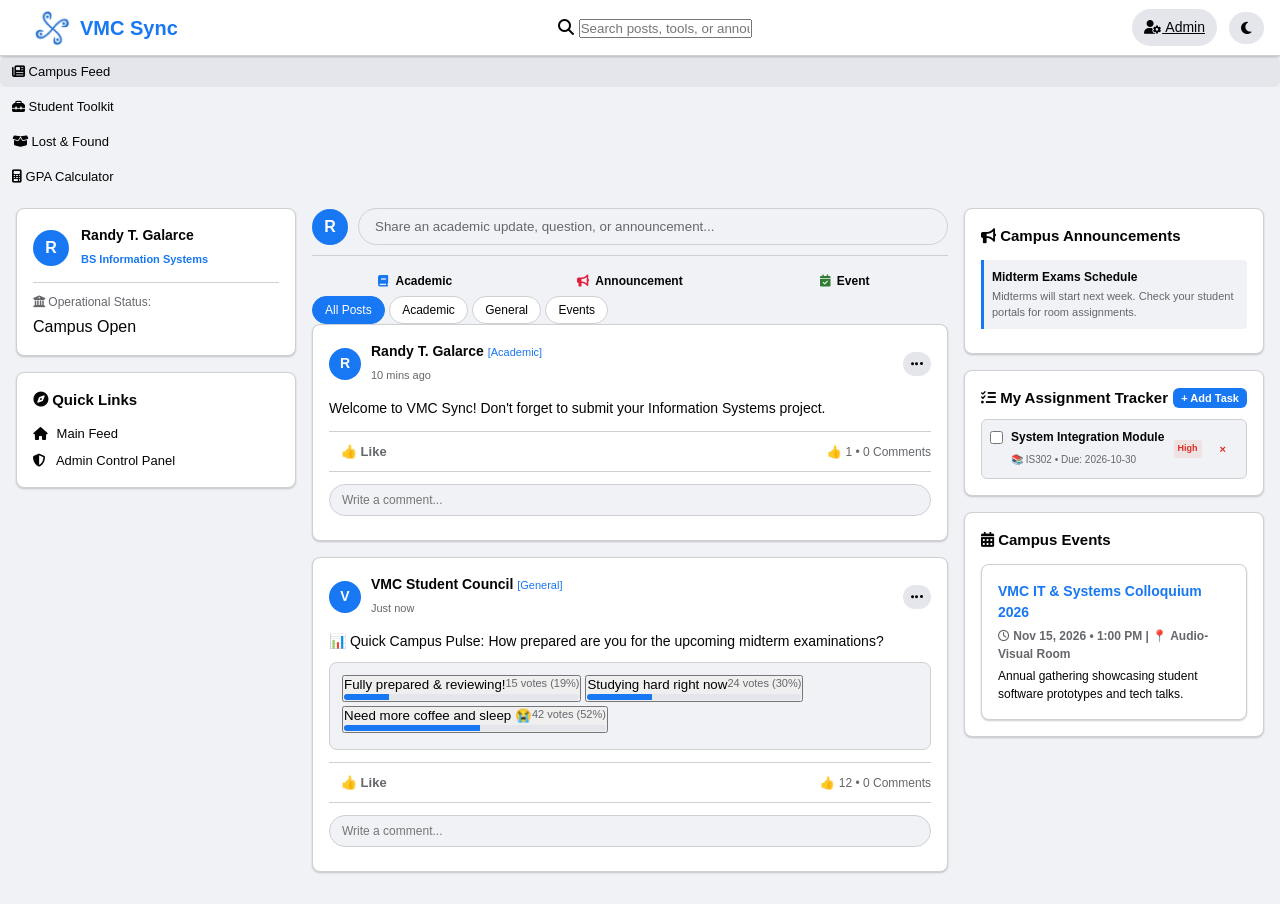
==== commit 9e21fa7c: "Update logo and improve post button styles" ====
--- a/index.html
+++ b/index.html
@@ -12,7 +12,7 @@
   <!-- TOPBAR HEADER -->
   <header class="fb-topbar">
     <a href="index.html" class="topbar-brand">
-      <img src="vmc-logo.png" id="vmc-logo-img" alt="VMC Logo" class="glowing-logo">
+    <img src="Logo3.png" idalt="VMC Logo" style="height: 36px; width: auto; object-fit: contain;">
       <h1 class="brand-title">VMC Sync</h1>
     </a>
 
@@ -70,14 +70,14 @@
       <section id="view-feed" class="portal-view active-view">
         <!-- CREATE POST COMPONENT -->
         <div class="create-post-card">
-          <div style="display:flex; gap:10px; align-items:center;">
+          <div style="display:flex; gap:10px; align-items:center; margin-bottom: 10px;">
             <div class="avatar-placeholder">R</div>
-            <button class="create-post-trigger" onclick="openPostModal('General')">Share an academic update, question, or announcement...</button>
-          </div>
-          <div class="create-post-actions">
-            <button class="post-action-btn" onclick="openPostModal('Academic')"><i class="fa-solid fa-book" style="color:#1877f2;"></i> Academic</button>
-            <button class="post-action-btn" onclick="openPostModal('General')"><i class="fa-solid fa-bullhorn" style="color:#e41e3f;"></i> Announcement</button>
-            <button class="post-action-btn" onclick="openPostModal('Event')"><i class="fa-solid fa-calendar-check" style="color:#2e7d32;"></i> Event</button>
+            <button class="create-post-trigger" onclick="openPostModal('General')" style="flex:1; text-align:left; background:var(--bg-primary); border:1px solid var(--border-color); border-radius:20px; padding:10px 16px; color:var(--text-muted); cursor:pointer;">Share an academic update, question, or announcement...</button>
+          </div>
+          <div style="display:flex; justify-content:space-between; align-items:center; border-top:1px solid var(--border-color); padding-top:10px; gap:8px;">
+            <button class="post-action-btn" onclick="openPostModal('Academic')" style="flex:1; display:flex; align-items:center; justify-content:center; gap:6px; background:none; border:none; padding:8px; border-radius:6px; cursor:pointer; font-size:12px; font-weight:600; color:var(--text-main);"><i class="fa-solid fa-book" style="color:#1877f2;"></i> Academic</button>
+            <button class="post-action-btn" onclick="openPostModal('General')" style="flex:1; display:flex; align-items:center; justify-content:center; gap:6px; background:none; border:none; padding:8px; border-radius:6px; cursor:pointer; font-size:12px; font-weight:600; color:var(--text-main);"><i class="fa-solid fa-bullhorn" style="color:#e41e3f;"></i> Announcement</button>
+            <button class="post-action-btn" onclick="openPostModal('Event')" style="flex:1; display:flex; align-items:center; justify-content:center; gap:6px; background:none; border:none; padding:8px; border-radius:6px; cursor:pointer; font-size:12px; font-weight:600; color:var(--text-main);"><i class="fa-solid fa-calendar-check" style="color:#2e7d32;"></i> Event</button>
           </div>
         </div>
 
